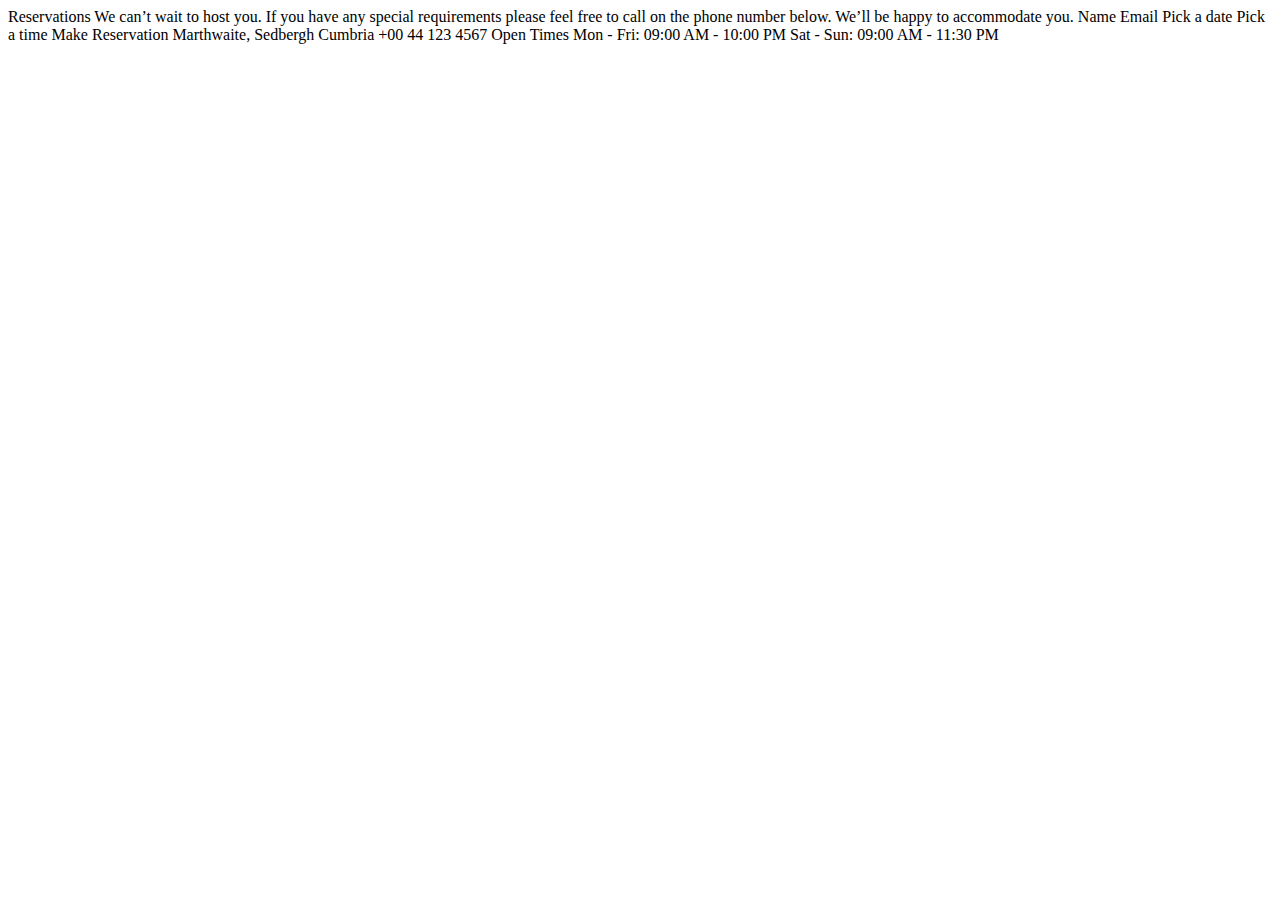
==== starter-code/booking.html @ 3f03fc5a "first commit" ====
<!DOCTYPE html>
<html lang="en">
<head>
  <meta charset="UTF-8">
  <meta name="viewport" content="width=device-width, initial-scale=1.0">

  <link rel="icon" type="image/png" sizes="32x32" href="./images/favicon-32x32.png">
  
  <title>Frontend Mentor | Dine Website Challenge</title>
</head>
<body>

  Reservations

  We can’t wait to host you. If you have any special requirements please feel free to 
  call on the phone number below. We’ll be happy to accommodate you.



  Name
  Email
  Pick a date
  Pick a time

  Make Reservation



  Marthwaite, Sedbergh
  Cumbria
  +00 44 123 4567

  Open Times
  Mon - Fri: 09:00 AM - 10:00 PM
  Sat - Sun: 09:00 AM - 11:30 PM

</body>
</html>
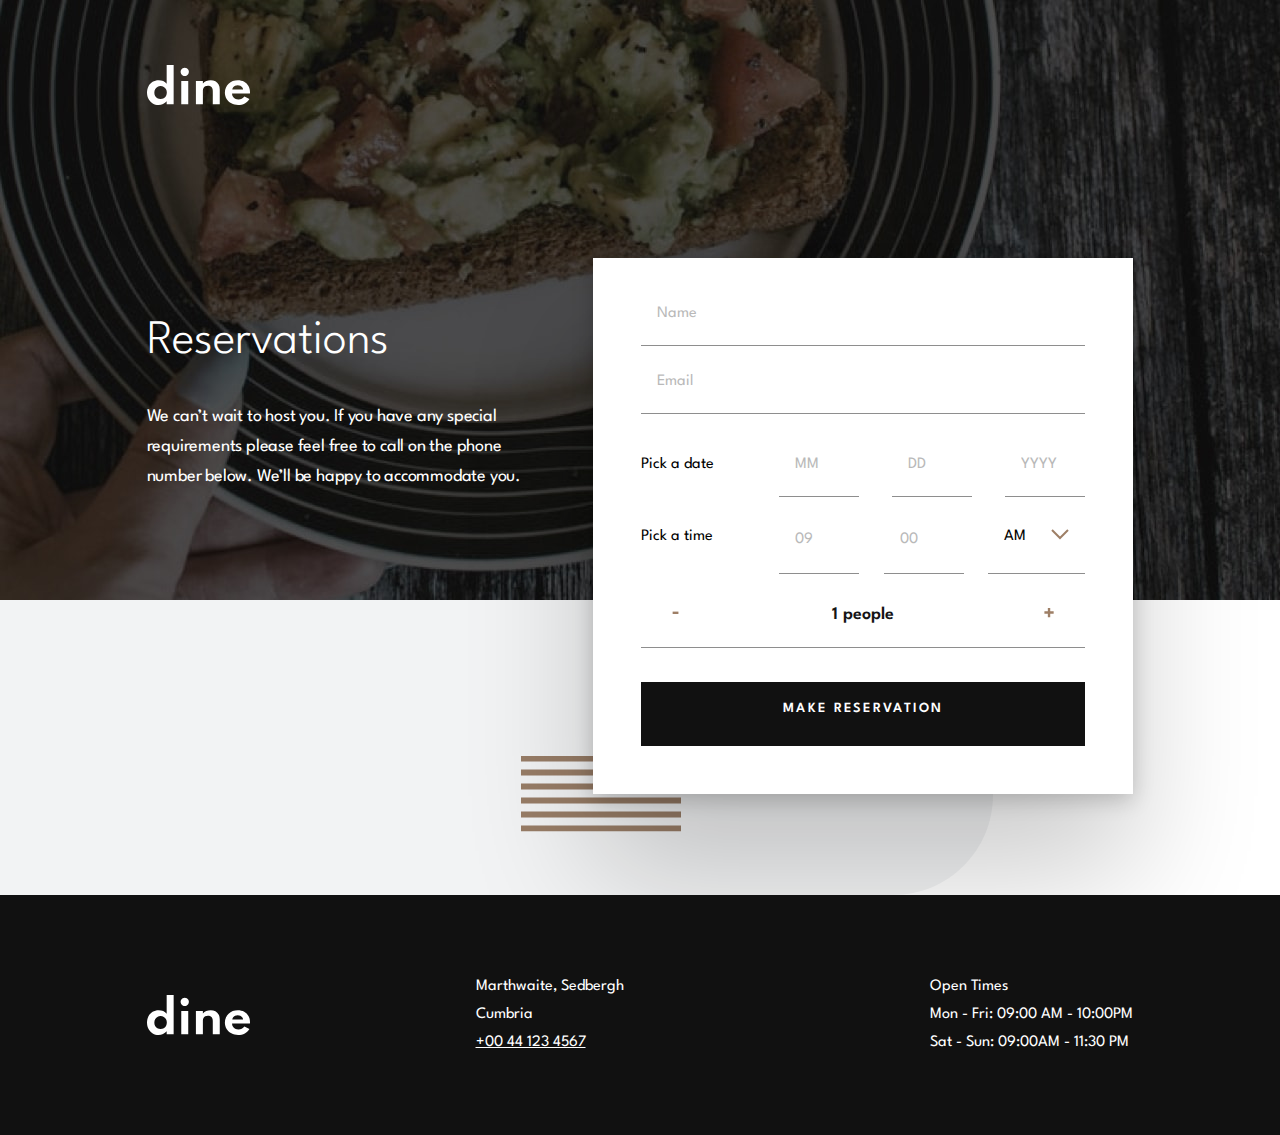
==== commit 324b7afd: "final" ====
--- a/starter-code/booking.html
+++ b/starter-code/booking.html
@@ -6,33 +6,128 @@
 
   <link rel="icon" type="image/png" sizes="32x32" href="./images/favicon-32x32.png">
   
+  <link rel="stylesheet" href="./style/main.css" />
   <title>Frontend Mentor | Dine Website Challenge</title>
 </head>
 <body>
+  <div class="main-content">
+    <header class="booking-hero wrapper">
+      <div class="container">
 
-  Reservations
-
-  We can’t wait to host you. If you have any special requirements please feel free to 
-  call on the phone number below. We’ll be happy to accommodate you.
+         <a class="logo" href="index.html"><img src="./images/logo.svg" alt="logo_image" /></a> 
 
 
+        <div class="hero-desc">
+          <h1>
+            Reservations
+          </h1>
+          <p>
+              We can’t wait to host you. If you have any special requirements please feel free to 
+              call on the phone number below. We’ll be happy to accommodate you.
+          </p>
+          <button class="transp-button">Reserve place</button>
+        </div>
+      </div>
+    </header>
 
-  Name
-  Email
-  Pick a date
-  Pick a time
+    <div class="booking-booker ">
+      <div class="container">
+        <div class="booker-form-container ">
+          <form id="booking_form">
+            <div class="form-section-1 form-valid">
+              <input type="text" id="full_name" autocomplete="off" name="full_name" placeholder="Name" maxlength="30">
+              <div >
+                <label class="red-text">VALUE</label>
+              </div>
+            </div>
+            <div class="form-section-2 form-valid">
+              <input type="text" id="email_address" name="email" placeholder="Email">
+              <div >
+                <label class="red-text">VALUE</label>
+              </div>
+            </div>
+            <div class="form-section-3 date-time-container form-date">
+              <div class="section-2-label"> 
+                <label>Pick a date</label>
+                <label class="red-text">VALUE</label>
+              </div>
+              <div class="date-time-container-2section">
+                <input type="text" id="month" class="date-time-field" autocomplete="off" name="month" placeholder="MM" maxlength="2">
+                <input type="text" id="day" class="date-time-field" autocomplete="off" name="day" placeholder="DD" maxlength="2">
+                <input type="text" id="year" class="date-time-field" autocomplete="off" name="year" placeholder="YYYY" maxlength="4">
+              </div>
 
-  Make Reservation
+            </div>
+            <div class="form-section-3 date-time-container form-time">
+              <div class="section-2-label">
+                <label>Pick a time</label>
+                
+                <label class="red-text">VALUE</label>
+              </div>
+              <div class="date-time-container-2section">
+                <input type="text" id="hour" class="date-time-field" autocomplete="off" name="hour" placeholder="09" maxlength="2">
+                <input type="text" id="minute" class="date-time-field" autocomplete="off" name="minute" placeholder="00" maxlength="2">
+  
+                <div class="select-box" id="select">
+                  <div class="selected rotate" id="selected">
+                  AM
+                  </div>
+
+                  <div class="options-container" id="options_list">
+                    <div class="option">
+                      <input id="am" type="radio" value="AM" name="daytime" checked>
+                      <label for="am">AM</label>
+                    </div>
+                    <div class="option">
+                      <input id="pm" type="radio" value="PM" name="daytime">
+                      <label for="pm">PM</label>
+                    </div>
+                  </div>
+                </div>
+                  
+              </div>
+            </div>
+            <div class="form-section-4 form-valid">
+              <input id="people" name="people" type="text" value="1 people" disabled=disabled>
+              <div class="ince-decre-container">
+                <img id="minus-button" role="button" src="./images/icons/icon-minus.svg" alt="minus-img">
+                <img id="plus-button" role="button" src="./images/icons/icon-plus.svg" alt="plus-img">
+              </div>
+            </div>
+            <input class="blck-button" type="submit" value="Make Reservation">
+          </form>
+
+          <div class="booking-lines">
+            <img src="./images/patterns/pattern-lines.svg" alt="pattern-lines">
+          </div>
+        </div>
+      </div>
+
+    </div>
+
+<footer class="foot wrapper">
+  <div class="container">
+    <a class="logo" href="index.html"><img src="./images/logo.svg" alt="logo_image" /></a> 
+    <div class="foot-desc">
+      <address>
+        Marthwaite, Sedbergh <br />
+        Cumbria<br />
+        <a href="tel:+00-44-123-4567">+00 44 123 4567</a>
+      </address>
+
+      <dl class="open-times">
+        <dt>Open Times</dt>
+        <dd>Mon - Fri: <time>09:00</time> AM - <time>10:00</time>PM</dd>
+        <dd>Sat - Sun: <time> 09:00</time>AM - <time>11:30</time> PM</dd>
+      </dl>
+    </div>
+  </div>
+</footer>
+  </div>
 
 
+    
 
-  Marthwaite, Sedbergh
-  Cumbria
-  +00 44 123 4567
-
-  Open Times
-  Mon - Fri: 09:00 AM - 10:00 PM
-  Sat - Sun: 09:00 AM - 11:30 PM
-
+  <script src="./script/form-validation.js"></script>
 </body>
 </html>--- a/starter-code/style/main.css
+++ b/starter-code/style/main.css
@@ -0,0 +1,1649 @@
+@import url("https://fonts.googleapis.com/css2?family=Spartan:wght@100;200;300;400;500;600;700&display=swap");
+* {
+  font-family: "Spartan", sans-serif;
+  font-size: 16px;
+}
+
+h1 {
+  font-size: 2rem;
+  font-weight: 300;
+  line-height: 2.5rem;
+  letter-spacing: -0.0125rem;
+}
+
+@media (min-width: 576px) {
+  h1 {
+    font-size: 3rem;
+    line-height: 3.5rem;
+  }
+}
+
+@media (min-width: 1440px) and (orientation: landscape) {
+  h1 {
+    font-size: 4rem;
+    line-height: 4.5rem;
+  }
+}
+
+h2 {
+  font-size: 2rem;
+  font-weight: 600;
+  line-height: 2.5rem;
+  letter-spacing: -0.0125rem;
+  margin: 0 0 16px 0;
+}
+
+@media (min-width: 576px) {
+  h2 {
+    font-size: 2.5rem;
+    line-height: 3.5rem;
+  }
+}
+
+h3 {
+  font-size: 2rem;
+  font-weight: 600;
+  font-size: 1.124rem;
+  line-height: 1.75rem;
+  letter-spacing: -0.0125rem;
+  margin: 0 0 4px 0;
+}
+
+@media (min-width: 576px) {
+  h3 {
+    font-size: 1.124rem;
+  }
+}
+
+p {
+  font-size: 0.938rem;
+  font-weight: 400;
+  letter-spacing: -0.0125rem;
+  line-height: 1.563rem;
+  letter-spacing: -0.0125rem;
+}
+
+@media (min-width: 576px) {
+  p {
+    font-size: 1.124rem;
+    line-height: 1.875rem;
+  }
+}
+
+@media (min-width: 1200px) and (orientation: landscape) {
+  p {
+    font-size: 1.124rem;
+    line-height: 1.875rem;
+  }
+}
+
+#family_link, #special_link, #social_link {
+  cursor: pointer;
+  font-size: 0.875rem;
+  letter-spacing: 0.14286rem;
+  line-height: 1.75rem;
+  text-decoration: none;
+  color: #4c4c4c;
+  opacity: 0.5;
+  text-transform: uppercase;
+}
+
+#family_link:hover, #special_link:hover, #social_link:hover {
+  color: #4c4c4c;
+  opacity: 1;
+}
+
+#family_link:active, #special_link:active, #social_link:active {
+  color: #4c4c4c;
+  opacity: 1;
+}
+
+button {
+  height: 64px;
+  width: 245px;
+  font-size: 14px;
+  text-transform: uppercase;
+  font-weight: 600;
+  letter-spacing: 0.14286rem;
+  display: inline-block;
+  -webkit-transition: 0.3s;
+  transition: 0.3s;
+  cursor: pointer;
+}
+
+.blck-button {
+  color: white;
+  background: #111111;
+  border: solid 1px white;
+  line-height: 16px;
+  white-space: normal;
+  word-wrap: break-word;
+  padding: 0 10px;
+}
+
+.blck-button:hover {
+  color: #17192b;
+  background: white;
+  border: solid 1px #111111;
+  line-height: 16px;
+}
+
+.blck-button:active {
+  color: #17192b;
+  background: white;
+  border: solid 1px #111111;
+  line-height: 16px;
+}
+
+.transp-button {
+  background: transparent;
+  border: solid 1px white;
+  color: white;
+  line-height: 16px;
+  white-space: normal;
+  word-wrap: break-word;
+  padding: 0 10px;
+}
+
+.transp-button:hover {
+  color: #111111;
+  background: white;
+  border: solid 1px white;
+  line-height: 16px;
+}
+
+.transp-button:active {
+  color: #111111;
+  background: white;
+  border: solid 1px white;
+  line-height: 16px;
+}
+
+* {
+  -webkit-box-sizing: border-box;
+          box-sizing: border-box;
+}
+
+html {
+  -webkit-box-sizing: border-box;
+          box-sizing: border-box;
+}
+
+* *:before *:after {
+  -webkit-box-sizing: border-box;
+          box-sizing: border-box;
+}
+
+body {
+  margin: 0 auto;
+  width: 100%;
+  width: 100%;
+  height: 100%;
+  position: relative;
+}
+
+@media (min-width: 768px) {
+  .tablet-side {
+    margin-left: 58px;
+    margin-right: 58px;
+  }
+}
+
+@media (min-width: 1200px) and (orientation: landscape) {
+  .tablet-side {
+    margin-left: 0px;
+    margin-right: 0px;
+  }
+}
+
+.main-content {
+  min-height: 100vh;
+  overflow: hidden;
+  display: block;
+  position: relative;
+  padding-bottom: 440px;
+}
+
+@media (min-width: 768px) {
+  .main-content {
+    padding-bottom: 328px;
+  }
+}
+
+@media (min-width: 1200px) and (orientation: landscape) {
+  .main-content {
+    padding-bottom: 240px;
+  }
+}
+
+.container {
+  width: 87.2%;
+  margin: 0 auto;
+}
+
+@media (min-width: 768px) {
+  .container {
+    width: 89.715%;
+  }
+}
+
+@media (min-width: 1200px) and (orientation: landscape) {
+  .container {
+    width: 77.09%;
+  }
+}
+
+@media (min-width: 1440px) and (orientation: landscape) {
+  .container {
+    width: 77.09%;
+  }
+}
+
+@media (min-width: 1920px) and (orientation: landscape) {
+  .container {
+    width: 65%;
+  }
+}
+
+@media (min-width: 2560px) and (orientation: landscape) {
+  .container {
+    width: 55%;
+  }
+}
+
+@media (min-width: 3840px) and (orientation: landscape) {
+  .container {
+    width: 50%;
+  }
+}
+
+@media (min-width: 768px) {
+  .content-desc {
+    max-width: 457px;
+    margin: 0 auto;
+  }
+}
+
+@media (min-width: 1200px) and (orientation: landscape) {
+  .content-desc {
+    margin: 0;
+    text-align: left;
+  }
+}
+
+.hero {
+  color: white;
+  background: url(/images/homepage/hero-bg-mobile.jpg) #111111;
+  display: -webkit-box;
+  display: -ms-flexbox;
+  display: flex;
+  -webkit-box-pack: center;
+      -ms-flex-pack: center;
+          justify-content: center;
+  -webkit-box-align: center;
+      -ms-flex-align: center;
+          align-items: center;
+  -webkit-box-orient: vertical;
+  -webkit-box-direction: normal;
+      -ms-flex-direction: column;
+          flex-direction: column;
+  text-align: center;
+  height: 100vh;
+  min-height: 748px;
+  background-repeat: no-repeat;
+  background-size: contain;
+  background-position: center top;
+}
+
+@media (min-width: 1200px) and (orientation: landscape) {
+  .hero {
+    background-size: cover;
+  }
+}
+
+@media (min-width: 375px) {
+  .hero {
+    background: url(../images/homepage/hero-bg-mobile@2x.jpg) #111111;
+    background-repeat: no-repeat;
+    background-size: contain;
+    background-position: center top;
+  }
+}
+
+@media (min-width: 375px) and (min-width: 1200px) and (orientation: landscape) {
+  .hero {
+    background-size: cover;
+  }
+}
+
+@media (min-width: 576px) {
+  .hero {
+    background: url(../images/homepage/hero-bg-tablet.jpg) #111111;
+    background-repeat: no-repeat;
+    background-size: contain;
+    background-position: center top;
+  }
+}
+
+@media (min-width: 576px) and (min-width: 1200px) and (orientation: landscape) {
+  .hero {
+    background-size: cover;
+  }
+}
+
+@media (min-width: 768px) {
+  .hero {
+    background: url(../images/homepage/hero-bg-tablet@2x.jpg) #111111;
+    background-repeat: no-repeat;
+    background-size: contain;
+    background-position: center top;
+    min-height: 992px;
+  }
+}
+
+@media (min-width: 768px) and (min-width: 1200px) and (orientation: landscape) {
+  .hero {
+    background-size: cover;
+  }
+}
+
+@media (min-width: 1200px) and (orientation: landscape) {
+  .hero {
+    background: url(../images/homepage/hero-bg-desktop.jpg) #111111;
+    background-repeat: no-repeat;
+    background-size: contain;
+    background-position: center top;
+    height: calc(100vh - 80px);
+    min-height: unset;
+    -webkit-box-pack: start;
+        -ms-flex-pack: start;
+            justify-content: flex-start;
+    text-align: left;
+    max-height: 820px;
+    min-height: 600px;
+  }
+}
+
+@media (min-width: 1200px) and (orientation: landscape) and (min-width: 1200px) and (orientation: landscape) {
+  .hero {
+    background-size: cover;
+  }
+}
+
+@media (min-width: 1440px) and (orientation: landscape) {
+  .hero {
+    background: url(../images/homepage/hero-bg-desktop@2x.jpg) #111111;
+    background-repeat: no-repeat;
+    background-size: contain;
+    background-position: center top;
+  }
+}
+
+@media (min-width: 1440px) and (orientation: landscape) and (min-width: 1200px) and (orientation: landscape) {
+  .hero {
+    background-size: cover;
+  }
+}
+
+@media (min-width: 1920px) and (orientation: landscape) {
+  .hero {
+    background: url(../images/homepage/hero-bg-desktop@2x.jpg) #111111;
+    background-repeat: no-repeat;
+    background-size: contain;
+    background-position: center top;
+    max-height: 1000px;
+  }
+}
+
+@media (min-width: 1920px) and (orientation: landscape) and (min-width: 1200px) and (orientation: landscape) {
+  .hero {
+    background-size: cover;
+  }
+}
+
+.hero .logo {
+  height: 32px;
+  margin-top: 65px;
+}
+
+@media (min-width: 576px) {
+  .hero .logo {
+    height: 40px;
+  }
+}
+
+@media (min-width: 1200px) and (orientation: landscape) {
+  .hero .container {
+    display: -webkit-box;
+    display: -ms-flexbox;
+    display: flex;
+    -webkit-box-orient: vertical;
+    -webkit-box-direction: normal;
+        -ms-flex-direction: column;
+            flex-direction: column;
+    -webkit-box-pack: justify;
+        -ms-flex-pack: justify;
+            justify-content: space-between;
+    height: 75.86%;
+  }
+}
+
+.hero h1 {
+  margin: 32px 0 24px 0;
+}
+
+.hero p {
+  margin: 24px 0 32px 0;
+}
+
+@media (min-width: 576px) {
+  .hero .hero-desc {
+    max-width: 573px;
+    margin: 0 auto;
+  }
+}
+
+@media (min-width: 1200px) and (orientation: landscape) {
+  .hero .hero-desc {
+    max-width: 564px;
+    margin: 0;
+  }
+}
+
+.foot {
+  background-color: #111111;
+  color: white;
+  text-align: center;
+  padding: 80px 0 64px 0;
+  line-height: 28px;
+  position: absolute;
+  right: 0;
+  bottom: 0;
+  left: 0;
+  height: 440px;
+}
+
+@media (min-width: 768px) {
+  .foot {
+    padding: 64px 0 48px 0;
+    height: 328px;
+  }
+}
+
+@media (min-width: 1200px) and (orientation: landscape) {
+  .foot {
+    padding: 78px 0 62px 0;
+    height: 240px;
+  }
+}
+
+.foot .container {
+  display: -webkit-box;
+  display: -ms-flexbox;
+  display: flex;
+  -webkit-box-pack: justify;
+      -ms-flex-pack: justify;
+          justify-content: space-between;
+  -webkit-box-orient: vertical;
+  -webkit-box-direction: normal;
+      -ms-flex-direction: column;
+          flex-direction: column;
+  -webkit-box-align: center;
+      -ms-flex-align: center;
+          align-items: center;
+  gap: 40px 0;
+}
+
+@media (min-width: 768px) {
+  .foot .container {
+    -webkit-box-orient: horizontal;
+    -webkit-box-direction: normal;
+        -ms-flex-direction: row;
+            flex-direction: row;
+    text-align: left;
+  }
+}
+
+.foot .logo {
+  height: 40px;
+  width: 103px;
+}
+
+.foot-desc {
+  display: -webkit-box;
+  display: -ms-flexbox;
+  display: flex;
+  -webkit-box-orient: vertical;
+  -webkit-box-direction: normal;
+      -ms-flex-direction: column;
+          flex-direction: column;
+  gap: 32px 0;
+}
+
+@media (min-width: 768px) {
+  .foot-desc {
+    -webkit-box-pack: justify;
+        -ms-flex-pack: justify;
+            justify-content: space-between;
+    -ms-flex-preferred-size: 66.67%;
+        flex-basis: 66.67%;
+  }
+}
+
+@media (min-width: 1200px) and (orientation: landscape) {
+  .foot-desc {
+    -webkit-box-orient: horizontal;
+    -webkit-box-direction: normal;
+        -ms-flex-direction: row;
+            flex-direction: row;
+  }
+}
+
+address {
+  font-style: normal;
+  /*margin: 40px 0 32px 0;*/
+}
+
+address a {
+  color: white;
+}
+
+.open-times {
+  margin: 0;
+}
+
+.open-times dd {
+  margin: 0;
+}
+
+.booking-hero {
+  color: white;
+  background: url(../images/booking/hero-bg-mobile.jpg);
+  display: -webkit-box;
+  display: -ms-flexbox;
+  display: flex;
+  -webkit-box-pack: start;
+      -ms-flex-pack: start;
+          justify-content: flex-start;
+  -webkit-box-align: center;
+      -ms-flex-align: center;
+          align-items: center;
+  -webkit-box-orient: vertical;
+  -webkit-box-direction: normal;
+      -ms-flex-direction: column;
+          flex-direction: column;
+  text-align: center;
+  height: 600px;
+  background-repeat: no-repeat;
+  background-size: contain;
+  background-position: center top;
+  background-size: cover;
+}
+
+@media (min-width: 1200px) and (orientation: landscape) {
+  .booking-hero {
+    background-size: cover;
+  }
+}
+
+@media (min-width: 375px) {
+  .booking-hero {
+    background: url(../images/booking/hero-bg-mobile@2x.jpg);
+    background-size: cover;
+  }
+}
+
+@media (min-width: 576px) {
+  .booking-hero {
+    background: url(../images/booking/hero-bg-tablet.jpg);
+    background-size: cover;
+  }
+}
+
+@media (min-width: 768px) {
+  .booking-hero {
+    background: url(../images/booking/hero-bg-tablet@2x.jpg);
+    background-size: cover;
+  }
+  .booking-hero button {
+    display: none;
+  }
+}
+
+@media (min-width: 1200px) and (orientation: landscape) {
+  .booking-hero {
+    background: url(../images/booking/hero-bg-desktop.jpg);
+    -webkit-box-pack: start;
+        -ms-flex-pack: start;
+            justify-content: flex-start;
+    text-align: left;
+    background-size: cover;
+  }
+}
+
+@media (min-width: 1440px) and (orientation: landscape) {
+  .booking-hero {
+    background: url(../images/booking/hero-bg-desktop@2x.jpg);
+    background-size: cover;
+    height: calc(100vh - 300px);
+    min-height: 600px;
+    max-height: 800px;
+  }
+}
+
+.booking-hero .logo {
+  height: 32px;
+  margin-top: 56px;
+}
+
+@media (min-width: 768px) {
+  .booking-hero .logo {
+    height: 40px;
+    -ms-flex-item-align: start;
+        align-self: flex-start;
+  }
+}
+
+@media (min-width: 1200px) and (orientation: landscape) {
+  .booking-hero .logo {
+    margin-top: 65px;
+  }
+}
+
+.booking-hero .hero-desc {
+  max-width: 564px;
+  margin-top: 40px;
+}
+
+.booking-hero .hero-desc h1 {
+  margin-top: 0;
+}
+
+@media (min-width: 768px) {
+  .booking-hero .hero-desc {
+    margin-top: 64px;
+  }
+}
+
+@media (min-width: 1200px) and (orientation: landscape) {
+  .booking-hero .hero-desc {
+    margin-top: unset;
+    max-width: 380px;
+  }
+}
+
+@media (min-width: 1440px) and (orientation: landscape) {
+  .booking-hero .hero-desc {
+    margin-top: unset;
+    max-width: 445px;
+  }
+}
+
+.booking-hero .container {
+  display: -webkit-box;
+  display: -ms-flexbox;
+  display: flex;
+  -webkit-box-orient: vertical;
+  -webkit-box-direction: normal;
+      -ms-flex-direction: column;
+          flex-direction: column;
+  -webkit-box-align: center;
+      -ms-flex-align: center;
+          align-items: center;
+  -webkit-box-pack: justify;
+      -ms-flex-pack: justify;
+          justify-content: space-between;
+}
+
+@media (min-width: 1200px) and (orientation: landscape) {
+  .booking-hero .container {
+    -webkit-box-align: start;
+        -ms-flex-align: start;
+            align-items: flex-start;
+    height: 85%;
+  }
+}
+
+.pattern-divide {
+  width: 71px;
+  display: block;
+  margin: 0 auto 32px auto;
+}
+
+@media (min-width: 1200px) and (orientation: landscape) {
+  .pattern-divide {
+    margin: 0 0 48px 0;
+  }
+}
+
+.container-img {
+  width: 100%;
+  display: block;
+  -webkit-box-shadow: 0 80px 120px 0 rgba(0, 0, 0, 0.2), 0 6px 20px 0 rgba(0, 0, 0, 0.19);
+          box-shadow: 0 80px 120px 0 rgba(0, 0, 0, 0.2), 0 6px 20px 0 rgba(0, 0, 0, 0.19);
+  margin: 0 0 48px 0;
+}
+
+@media (min-width: 1200px) and (orientation: landscape) {
+  .container-img {
+    margin: 0;
+  }
+}
+
+/*--------------------------------*/
+.about {
+  text-align: center;
+  /*bottom: 0px;*/
+  margin-top: -55px;
+  padding-bottom: 80px;
+  /*margin-bottom: 15px;*/
+}
+
+@media (min-width: 576px) {
+  .about {
+    padding-bottom: 105px;
+  }
+}
+
+@media (min-width: 768px) {
+  .about {
+    background-image: url(../images/patterns/pattern-curve-top-right.svg), url(../images/patterns/pattern-curve-top-left.svg);
+    background-position-y: 20.5%, bottom;
+    background-position-x: -519px, 370px;
+    background-repeat: no-repeat;
+  }
+}
+
+@media (min-width: 1200px) and (orientation: landscape) {
+  .about {
+    background-position-y: 23%, 95.5%;
+    background-position-x: left, right;
+    text-align: left;
+    padding-bottom: 0;
+    margin-bottom: -55px;
+  }
+}
+
+.about-divide {
+  margin-bottom: 80px;
+}
+
+@media (min-width: 576px) {
+  .about-divide {
+    margin-bottom: 120px;
+  }
+}
+
+@media (min-width: 1200px) and (orientation: landscape) {
+  .about-content {
+    display: -webkit-box;
+    display: -ms-flexbox;
+    display: flex;
+    -webkit-box-align: center;
+        -ms-flex-align: center;
+            align-items: center;
+    -webkit-box-pack: justify;
+        -ms-flex-pack: justify;
+            justify-content: space-between;
+    /*to img! flex-basis: 140.34%;*/
+  }
+}
+
+.about-content .about-desc {
+  -ms-flex-preferred-size: 40.1%;
+      flex-basis: 40.1%;
+  /*margin-left: 0px;
+    margin-right: 0px;*/
+}
+
+.about-image {
+  -ms-flex-preferred-size: 48.7%;
+      flex-basis: 48.7%;
+}
+
+.about-top {
+  position: relative;
+}
+
+.about-top .pattern-lines {
+  display: none;
+}
+
+@media (min-width: 768px) {
+  .about-top .pattern-lines {
+    display: unset;
+    position: absolute;
+    bottom: 56px;
+    -webkit-transform: translateX(32%);
+            transform: translateX(32%);
+    right: 0;
+  }
+}
+
+@media (min-width: 1200px) and (orientation: landscape) {
+  .about-top .pattern-lines {
+    display: unset;
+    position: absolute;
+    bottom: 48%;
+    -webkit-transform: translateX(70%);
+            transform: translateX(70%);
+    right: 0;
+  }
+}
+
+@media (min-width: 1200px) and (orientation: landscape) {
+  .about-top {
+    -ms-grid-column: 2;
+        grid-column-start: 2;
+    -ms-grid-row: 1;
+        grid-row-start: 1;
+  }
+}
+
+@media (min-width: 1440px) and (orientation: landscape) {
+  .about-top {
+    -ms-grid-column: 2;
+        grid-column-start: 2;
+    -ms-grid-row: 1;
+        grid-row-start: 1;
+  }
+}
+
+.reverse-flex {
+  -webkit-box-ordinal-group: 0;
+      -ms-flex-order: -1;
+          order: -1;
+}
+
+/*------------------------------*/
+.highlights {
+  background-color: #111111;
+  color: white;
+  text-align: center;
+  display: -webkit-box;
+  display: -ms-flexbox;
+  display: flex;
+  padding-top: 72px;
+  padding-bottom: 72px;
+}
+
+@media (min-width: 768px) {
+  .highlights {
+    padding-top: 96px;
+    padding-bottom: 96px;
+  }
+}
+
+@media (min-width: 1200px) and (orientation: landscape) {
+  .highlights {
+    padding-top: 200px;
+    padding-bottom: 120px;
+  }
+}
+
+@media (min-width: 576px) {
+  .highlights .container {
+    display: -webkit-box;
+    display: -ms-flexbox;
+    display: flex;
+    -webkit-box-orient: vertical;
+    -webkit-box-direction: normal;
+        -ms-flex-direction: column;
+            flex-direction: column;
+    -webkit-box-align: center;
+        -ms-flex-align: center;
+            align-items: center;
+    gap: 56px 0;
+  }
+}
+
+@media (min-width: 1200px) and (orientation: landscape) {
+  .highlights .container {
+    -webkit-box-orient: horizontal;
+    -webkit-box-direction: normal;
+        -ms-flex-direction: row;
+            flex-direction: row;
+    -webkit-box-pack: justify;
+        -ms-flex-pack: justify;
+            justify-content: space-between;
+    -webkit-box-align: start;
+        -ms-flex-align: start;
+            align-items: start;
+  }
+}
+
+.highlights p {
+  margin-top: 0;
+}
+
+.content-desc {
+  -ms-flex-preferred-size: 41%;
+      flex-basis: 41%;
+}
+
+.dishes {
+  -ms-flex-preferred-size: 48.65%;
+      flex-basis: 48.65%;
+}
+
+@media (min-width: 576px) {
+  .dish {
+    display: -webkit-box;
+    display: -ms-flexbox;
+    display: flex;
+    gap: 0px 62px;
+    text-align: left;
+  }
+  .dish picture {
+    position: relative;
+  }
+  .dish picture::before {
+    position: absolute;
+    content: " ";
+    z-index: 1;
+    height: 1px;
+    width: 32px;
+    top: 20px;
+    right: -32px;
+    background-color: #9e7f66;
+  }
+}
+
+.dish-divide {
+  border-bottom: 1px solid #707070;
+  margin-bottom: 24px;
+}
+
+.menu-img {
+  width: 100%;
+  display: block;
+  margin: 0 0 32px 0;
+  -webkit-box-shadow: 0 80px 120px 0 rgba(0, 0, 0, 0.2), 0 6px 20px 0 rgba(0, 0, 0, 0.19);
+          box-shadow: 0 80px 120px 0 rgba(0, 0, 0, 0.2), 0 6px 20px 0 rgba(0, 0, 0, 0.19);
+}
+
+@media (min-width: 576px) {
+  .menu-img {
+    min-width: 128px;
+    position: relative;
+  }
+}
+
+/*------------------------------------*/
+.gathering {
+  text-align: center;
+  padding-top: 120px;
+  margin-bottom: 124px;
+}
+
+@media (min-width: 768px) {
+  .gathering {
+    margin-bottom: 120px;
+    background-image: url(../images/patterns/pattern-curve-top-right.svg);
+    background-position-x: -525px;
+    background-position-y: top;
+    background-repeat: no-repeat;
+    padding-top: 160px;
+  }
+}
+
+@media (min-width: 1200px) and (orientation: landscape) {
+  .gathering {
+    margin-bottom: 160px;
+    text-align: left;
+    background-position-x: -350px;
+  }
+}
+
+@media (min-width: 1200px) and (orientation: landscape) {
+  .gathering .container {
+    display: -webkit-box;
+    display: -ms-flexbox;
+    display: flex;
+    -webkit-box-orient: horizontal;
+    -webkit-box-direction: normal;
+        -ms-flex-direction: row;
+            flex-direction: row;
+    -webkit-box-pack: justify;
+        -ms-flex-pack: justify;
+            justify-content: space-between;
+    -webkit-box-align: center;
+        -ms-flex-align: center;
+            align-items: center;
+  }
+}
+
+@media (min-width: 1200px) and (orientation: landscape) {
+  .gathering-side {
+    display: -webkit-box;
+    display: -ms-flexbox;
+    display: flex;
+    -webkit-box-orient: vertical;
+    -webkit-box-direction: reverse;
+        -ms-flex-direction: column-reverse;
+            flex-direction: column-reverse;
+    -ms-flex-preferred-size: 40.09%;
+        flex-basis: 40.09%;
+  }
+}
+
+@media (min-width: 1200px) and (orientation: landscape) {
+  .gathering-side .content-desc {
+    margin-bottom: 32px;
+  }
+}
+
+.gathering-side ul {
+  list-style-type: none;
+  padding: 0;
+  margin-top: 0;
+  margin-bottom: 32px;
+  display: inline-block;
+}
+
+@media (min-width: 768px) {
+  .gathering-side ul {
+    display: -webkit-box;
+    display: -ms-flexbox;
+    display: flex;
+    -webkit-box-pack: justify;
+        -ms-flex-pack: justify;
+            justify-content: space-between;
+  }
+}
+
+@media (min-width: 1200px) and (orientation: landscape) {
+  .gathering-side ul {
+    display: -webkit-box;
+    display: -ms-flexbox;
+    display: flex;
+    -webkit-box-pack: justify;
+        -ms-flex-pack: justify;
+            justify-content: space-between;
+    -webkit-box-orient: vertical;
+    -webkit-box-direction: normal;
+        -ms-flex-direction: column;
+            flex-direction: column;
+    margin-bottom: 0;
+    margin-top: 30px;
+  }
+}
+
+@media (min-width: 1440px) and (orientation: landscape) {
+  .gathering-side ul {
+    margin-top: 78px;
+  }
+}
+
+.gathering-side ul li {
+  position: relative;
+  height: 32px;
+  margin-bottom: 10px;
+  display: -webkit-box;
+  display: -ms-flexbox;
+  display: flex;
+  -webkit-box-orient: vertical;
+  -webkit-box-direction: normal;
+      -ms-flex-direction: column;
+          flex-direction: column;
+  -webkit-box-align: center;
+      -ms-flex-align: center;
+          align-items: center;
+}
+
+.gathering-side ul li:hover .gathering-line {
+  opacity: 1;
+}
+
+.gathering-side ul li:last-child {
+  margin-bottom: 0;
+}
+
+@media (min-width: 1200px) and (orientation: landscape) {
+  .gathering-side ul li {
+    display: block;
+  }
+}
+
+.gathering-side ul li .gathering-line {
+  content: "";
+  height: 1px;
+  width: 48px;
+  /*position: absolute;*/
+  background-color: #9e7f66;
+  /*bottom: 0;
+        left:35%;*/
+  opacity: 0;
+}
+
+@media (min-width: 1200px) and (orientation: landscape) {
+  .gathering-side ul li .gathering-line {
+    margin-bottom: 0;
+    width: 90px;
+    position: absolute;
+    bottom: 30%;
+    left: -28%;
+  }
+}
+
+.gathering-side ul li p {
+  margin: 0;
+}
+
+.gathering-side h2 {
+  margin: 0 0 16px 0;
+}
+
+.gathering-img-container {
+  margin-top: 24px;
+  margin-bottom: 32px;
+  position: relative;
+}
+
+@media (min-width: 1200px) and (orientation: landscape) {
+  .gathering-img-container {
+    -ms-flex-preferred-size: 48.64%;
+        flex-basis: 48.64%;
+    margin: 0;
+  }
+}
+
+.gathering-img-container .pattern-lines {
+  display: none;
+}
+
+.gathering-img-container img {
+  width: 100%;
+  margin: 0 0 48px 0;
+  display: block;
+  -webkit-box-shadow: 0 80px 120px 0 rgba(0, 0, 0, 0.2), 0 6px 20px 0 rgba(0, 0, 0, 0.19);
+          box-shadow: 0 80px 120px 0 rgba(0, 0, 0, 0.2), 0 6px 20px 0 rgba(0, 0, 0, 0.19);
+}
+
+@media (min-width: 1200px) and (orientation: landscape) {
+  .gathering-img-container img {
+    margin: 0;
+  }
+}
+
+@media (min-width: 768px) {
+  .gathering-img-container .pattern-lines {
+    display: unset;
+    position: absolute;
+    z-index: 100;
+    width: 150px;
+    top: -35px;
+    -webkit-transform: translatex(-30%);
+            transform: translatex(-30%);
+    left: 0;
+    -webkit-box-shadow: none;
+            box-shadow: none;
+  }
+}
+
+.non-active {
+  display: none;
+}
+
+.active {
+  display: block;
+}
+
+/*------------------------*/
+.booking {
+  color: white;
+  background-image: url(../images/homepage/ready-bg-mobile.jpg);
+  background-size: cover;
+  background-repeat: no-repeat;
+  text-align: center;
+  padding-top: 80px;
+  padding-bottom: 80px;
+}
+
+@media (min-width: 375px) {
+  .booking {
+    background-image: url(../images/homepage/ready-bg-mobile@2x.jpg);
+  }
+}
+
+@media (min-width: 576px) {
+  .booking {
+    background-image: url(../images/homepage/ready-bg-tablet.jpg);
+  }
+}
+
+@media (min-width: 768px) {
+  .booking {
+    background-image: url(../images/homepage/ready-bg-tablet@2x.jpg);
+    padding-top: 65px;
+    padding-bottom: 64px;
+  }
+}
+
+@media (min-width: 1200px) and (orientation: landscape) {
+  .booking {
+    background-image: url(../images/homepage/ready-bg-desktop.jpg);
+    padding-top: 88px;
+    padding-bottom: 88px;
+    text-align: left;
+  }
+}
+
+@media (min-width: 1440px) and (orientation: landscape) {
+  .booking {
+    background-image: url(../images/homepage/ready-bg-desktop@2x.jpg);
+  }
+}
+
+.booking .container {
+  display: -webkit-box;
+  display: -ms-flexbox;
+  display: flex;
+  -webkit-box-orient: vertical;
+  -webkit-box-direction: normal;
+      -ms-flex-direction: column;
+          flex-direction: column;
+  -webkit-box-pack: justify;
+      -ms-flex-pack: justify;
+          justify-content: space-between;
+  -webkit-box-align: center;
+      -ms-flex-align: center;
+          align-items: center;
+  gap: 24px 0;
+}
+
+@media (min-width: 768px) {
+  .booking .container {
+    gap: 32px 0;
+  }
+}
+
+@media (min-width: 1200px) and (orientation: landscape) {
+  .booking .container {
+    -webkit-box-orient: horizontal;
+    -webkit-box-direction: normal;
+        -ms-flex-direction: row;
+            flex-direction: row;
+    gap: 0 50px;
+  }
+}
+
+.booking h2 {
+  margin: 0 0 0 0;
+}
+
+.non-transparent {
+  opacity: 1 !important;
+}
+
+* {
+  -webkit-box-sizing: border-box;
+          box-sizing: border-box;
+}
+
+@media (min-width: 1200px) and (orientation: landscape) {
+  .booking-booker {
+    background-image: url(../images/patterns/pattern-curve-bottom-right.svg);
+    background-repeat: no-repeat;
+    background-position: left bottom;
+  }
+}
+
+@media (min-width: 1200px) and (orientation: landscape) {
+  .booking-booker .container {
+    display: -webkit-box;
+    display: -ms-flexbox;
+    display: flex;
+    -webkit-box-orient: horizontal;
+    -webkit-box-direction: normal;
+        -ms-flex-direction: row;
+            flex-direction: row;
+    -webkit-box-pack: end;
+        -ms-flex-pack: end;
+            justify-content: flex-end;
+  }
+}
+
+.booker-form-container {
+  background-color: white;
+  padding: 32px;
+  max-width: 400px;
+  -webkit-box-shadow: 0 80px 120px 0 rgba(0, 0, 0, 0.2), 0 6px 20px 0 rgba(0, 0, 0, 0.19);
+          box-shadow: 0 80px 120px 0 rgba(0, 0, 0, 0.2), 0 6px 20px 0 rgba(0, 0, 0, 0.19);
+  margin: -137px auto 80px;
+}
+
+@media (min-width: 576px) {
+  .booker-form-container {
+    max-width: 540px;
+    padding: 48px;
+  }
+}
+
+@media (min-width: 768px) {
+  .booker-form-container {
+    margin: -230px auto 120px;
+  }
+}
+
+@media (min-width: 1200px) and (orientation: landscape) {
+  .booker-form-container {
+    margin: -342px 0 101px;
+    min-width: 540px;
+  }
+}
+
+.booking-form {
+  width: 100%;
+}
+
+@media (min-width: 1200px) and (orientation: landscape) {
+  .booking-form {
+    position: relative;
+  }
+}
+
+.booking-lines {
+  display: none;
+}
+
+@media (min-width: 1200px) and (orientation: landscape) {
+  .booking-lines {
+    position: absolute;
+    -webkit-transform: translate(-75%, 12%);
+            transform: translate(-75%, 12%);
+    z-index: -1;
+    display: block;
+  }
+}
+
+input {
+  width: 100%;
+  caret-color: #9e7f66;
+  border: none;
+  border-bottom: 1px solid #8e8e8e;
+  padding: 0 16px 24px 16px;
+}
+
+input:focus {
+  outline: none;
+}
+
+input::-webkit-input-placeholder {
+  opacity: 0.5;
+}
+
+input:-ms-input-placeholder {
+  opacity: 0.5;
+}
+
+input::-ms-input-placeholder {
+  opacity: 0.5;
+}
+
+input::placeholder {
+  opacity: 0.5;
+}
+
+input[type="submit"] {
+  height: 64px;
+  width: 100%;
+  font-size: 14px;
+  text-transform: uppercase;
+  font-weight: 600;
+  letter-spacing: 0.14286rem;
+  display: inline-block;
+  -webkit-transition: 0.3s;
+  transition: 0.3s;
+  cursor: pointer;
+  border: none;
+  padding-bottom: 10px;
+}
+
+.date-time-field {
+  width: 73px;
+}
+
+@media (min-width: 576px) {
+  .date-time-field {
+    width: 80px;
+  }
+}
+
+.form-section-1 {
+  margin-bottom: 10px;
+}
+
+.form-section-2 {
+  margin-bottom: 25px;
+}
+
+.form-section-3 {
+  margin-bottom: 32px;
+}
+
+.form-section-4 {
+  margin-bottom: 32px;
+  position: relative;
+  height: 44px;
+}
+
+.form-section-4 .ince-decre-container {
+  display: -webkit-box;
+  display: -ms-flexbox;
+  display: flex;
+  -webkit-box-pack: justify;
+      -ms-flex-pack: justify;
+          justify-content: space-between;
+  -webkit-box-align: center;
+      -ms-flex-align: center;
+          align-items: center;
+  position: absolute;
+  width: 100%;
+  top: 0;
+  padding-right: 30px;
+  padding-left: 30px;
+}
+
+.form-section-4 input {
+  text-align: center;
+  font-size: 1.125rem;
+  font-weight: 600;
+  background: white;
+  color: #151515;
+}
+
+.form-section-4 img {
+  height: -webkit-min-content;
+  height: -moz-min-content;
+  height: min-content;
+  cursor: pointer;
+  padding: 1px;
+}
+
+.form-section-4 img:hover {
+  opacity: 0.5;
+}
+
+.date-time-container {
+  display: -webkit-box;
+  display: -ms-flexbox;
+  display: flex;
+  -ms-flex-wrap: wrap;
+      flex-wrap: wrap;
+  -webkit-box-orient: vertical;
+  -webkit-box-direction: normal;
+      -ms-flex-direction: column;
+          flex-direction: column;
+}
+
+@media (min-width: 576px) {
+  .date-time-container {
+    -webkit-box-orient: horizontal;
+    -webkit-box-direction: normal;
+        -ms-flex-direction: row;
+            flex-direction: row;
+    -webkit-box-pack: justify;
+        -ms-flex-pack: justify;
+            justify-content: space-between;
+  }
+}
+
+.date-time-container-2section {
+  display: -webkit-box;
+  display: -ms-flexbox;
+  display: flex;
+  -ms-flex-wrap: wrap;
+      flex-wrap: wrap;
+  -webkit-box-orient: horizontal;
+  -webkit-box-direction: normal;
+      -ms-flex-direction: row;
+          flex-direction: row;
+  -webkit-box-pack: center;
+      -ms-flex-pack: center;
+          justify-content: center;
+  gap: 15px 5px;
+}
+
+@media (min-width: 375px) {
+  .date-time-container-2section {
+    -webkit-box-pack: justify;
+        -ms-flex-pack: justify;
+            justify-content: space-between;
+  }
+}
+
+@media (min-width: 576px) {
+  .date-time-container-2section {
+    width: 280px;
+  }
+}
+
+@media (min-width: 768px) {
+  .date-time-container-2section {
+    width: 306px;
+  }
+}
+
+.select-box {
+  height: 45px;
+  width: 97px;
+  border-bottom: 1px solid #8e8e8e;
+}
+
+.options-container {
+  opacity: 0;
+  display: none;
+  margin-top: 8px;
+  height: 103px;
+  z-index: 100;
+  position: absolute;
+  width: 106px;
+  -webkit-box-shadow: 0px 15px 25px 0px rgba(56, 66, 85, 0.25);
+          box-shadow: 0px 15px 25px 0px rgba(56, 66, 85, 0.25);
+  background: white;
+  -webkit-transition: all 0.3s;
+  transition: all 0.3s;
+  padding-right: 30px;
+  padding-left: 15px;
+  -webkit-box-pack: end;
+      -ms-flex-pack: end;
+          justify-content: flex-end;
+  -webkit-box-orient: vertical;
+  -webkit-box-direction: normal;
+      -ms-flex-direction: column;
+          flex-direction: column;
+  -webkit-box-pack: space-evenly;
+      -ms-flex-pack: space-evenly;
+          justify-content: space-evenly;
+  -webkit-box-align: end;
+      -ms-flex-align: end;
+          align-items: flex-end;
+}
+
+.active {
+  opacity: 1;
+  display: -webkit-box;
+  display: -ms-flexbox;
+  display: flex;
+}
+
+.option {
+  display: block;
+  text-align: right;
+  color: black !important;
+}
+
+.option input {
+  display: none;
+}
+
+.option label {
+  cursor: pointer;
+}
+
+input[type="radio"]:checked + label::before {
+  content: url(../images/icons/icon-check.svg);
+  padding-right: 15px;
+}
+
+.selected {
+  padding: 0 16px 24px 16px;
+  display: -webkit-box;
+  display: -ms-flexbox;
+  display: flex;
+  -webkit-box-pack: justify;
+      -ms-flex-pack: justify;
+          justify-content: space-between;
+  cursor: pointer;
+  color: black !important;
+}
+
+.selected::after {
+  content: url(../images/icons/icon-arrow.svg);
+  display: inline-block;
+  -webkit-transition: all 0.3s;
+  transition: all 0.3s;
+}
+
+.selected.open::after {
+  -webkit-transform: rotateX(180deg);
+          transform: rotateX(180deg);
+}
+
+.section-2-label {
+  margin-bottom: 10px;
+}
+
+@media (min-width: 576px) {
+  .section-2-label {
+    margin-bottom: 0px;
+  }
+}
+
+.red-text {
+  visibility: hidden;
+  font-size: 0.625rem;
+  margin-top: 9px;
+  color: #b54949;
+}
+
+@media (min-width: 576px) {
+  .red-text {
+    display: block;
+  }
+}
+
+.error {
+  color: #b54949;
+}
+
+.error .red-text {
+  visibility: visible;
+}
+
+.error-underline input {
+  border-color: #b54949;
+  color: #b54949;
+}
+/*# sourceMappingURL=main.css.map */